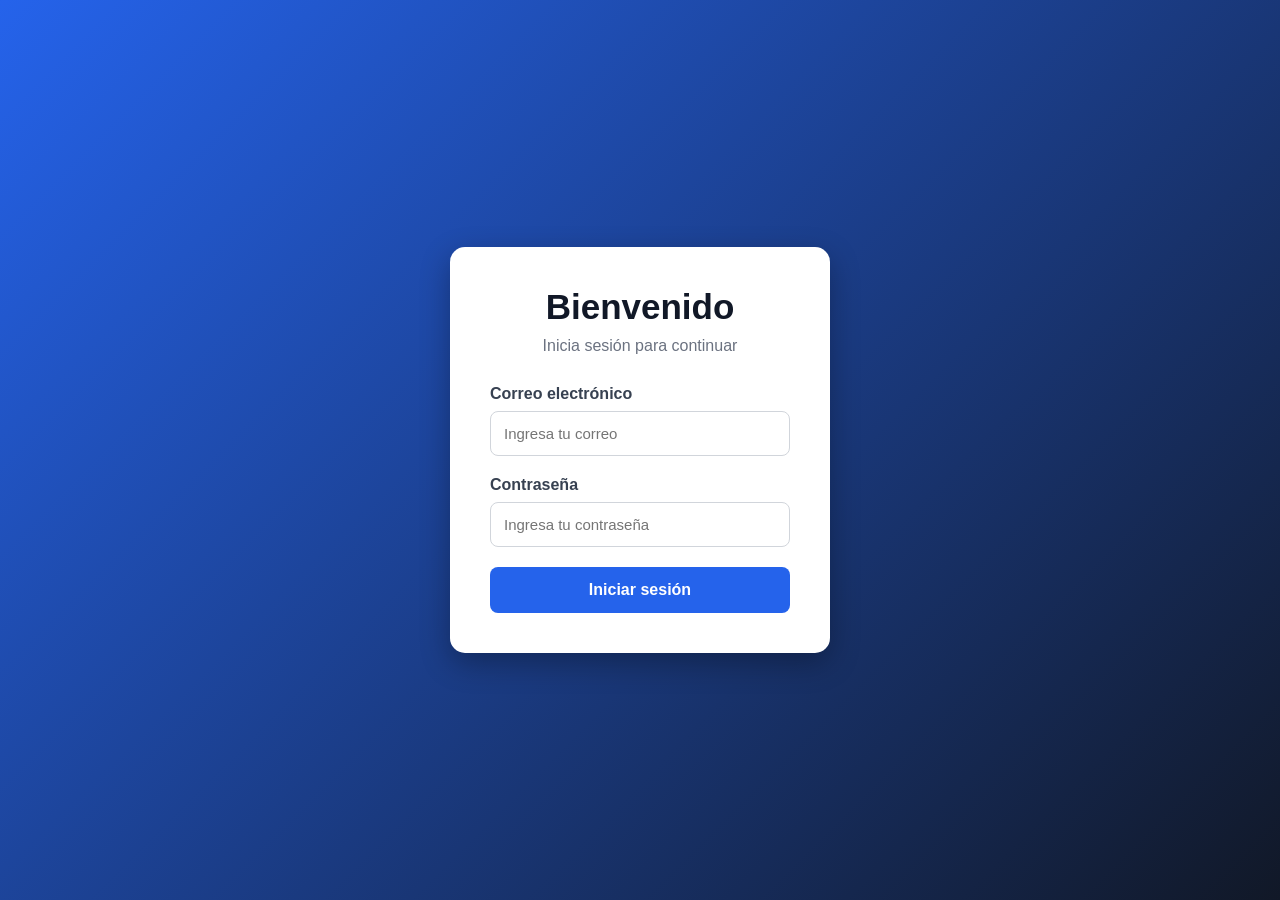
==== index.html @ d30bceb0 "benjamin gomez deportes" ====
<!DOCTYPE html>
<html lang="es">

<head>
    <meta charset="UTF-8">
    <meta name="viewport" content="width=device-width, initial-scale=1.0">
    <title>Iniciar Sesión</title>
    <link rel="stylesheet" href="stley.css">
</head>

<body>

    <main>
        <section class="login">

            <header>
                <h1>Bienvenido</h1>
                <p>Inicia sesión para continuar</p>
            </header>

            <form action="https://feriatp-ffdu.vercel.app/Horarios.html">

                <label for="correo">Correo electrónico</label>
                <input 
                    type="email" 
                    id="correo" 
                    name="correo"
                    placeholder="Ingresa tu correo"
                    required
                >

                <label for="password">Contraseña</label>
                <input 
                    type="password" 
                    id="password" 
                    name="password"
                    placeholder="Ingresa tu contraseña"
                    required
                >

                <button type="submit">Iniciar sesión</button>

            </form>


        </section>
    </main>

</body>

</html>
---- stley.css ----
* {
    margin: 0;
    padding: 0;
    box-sizing: border-box;
}

body {
    font-family: Arial, sans-serif;
    background: linear-gradient(135deg, #2563eb, #111827);
    min-height: 100vh;
    display: flex;
    justify-content: center;
    align-items: center;
}

main {
    width: 100%;
    max-width: 420px;
    padding: 20px;
}

.login {
    background: white;
    padding: 40px;
    border-radius: 15px;
    box-shadow: 0 10px 30px rgba(0, 0, 0, 0.3);
}

header {
    text-align: center;
    margin-bottom: 30px;
}

header h1 {
    font-size: 35px;
    color: #111827;
    margin-bottom: 10px;
}

header p {
    color: #6b7280;
}

form {
    display: flex;
    flex-direction: column;
}

label {
    margin-bottom: 8px;
    color: #374151;
    font-weight: bold;
}

input {
    padding: 13px;
    margin-bottom: 20px;
    border: 1px solid #d1d5db;
    border-radius: 8px;
    font-size: 15px;
    outline: none;
}

input:focus {
    border-color: #2563eb;
}

button {
    padding: 14px;
    background: #2563eb;
    color: white;
    border: none;
    border-radius: 8px;
    font-size: 16px;
    font-weight: bold;
    cursor: pointer;
}

button:hover {
    background: #1d4ed8;
}

footer {
    text-align: center;
    margin-top: 25px;
    color: #6b7280;
}

footer a {
    display: inline-block;
    margin-top: 8px;
    color: #2563eb;
    text-decoration: none;
    font-weight: bold;
}

footer a:hover {
    text-decoration: underline;
}
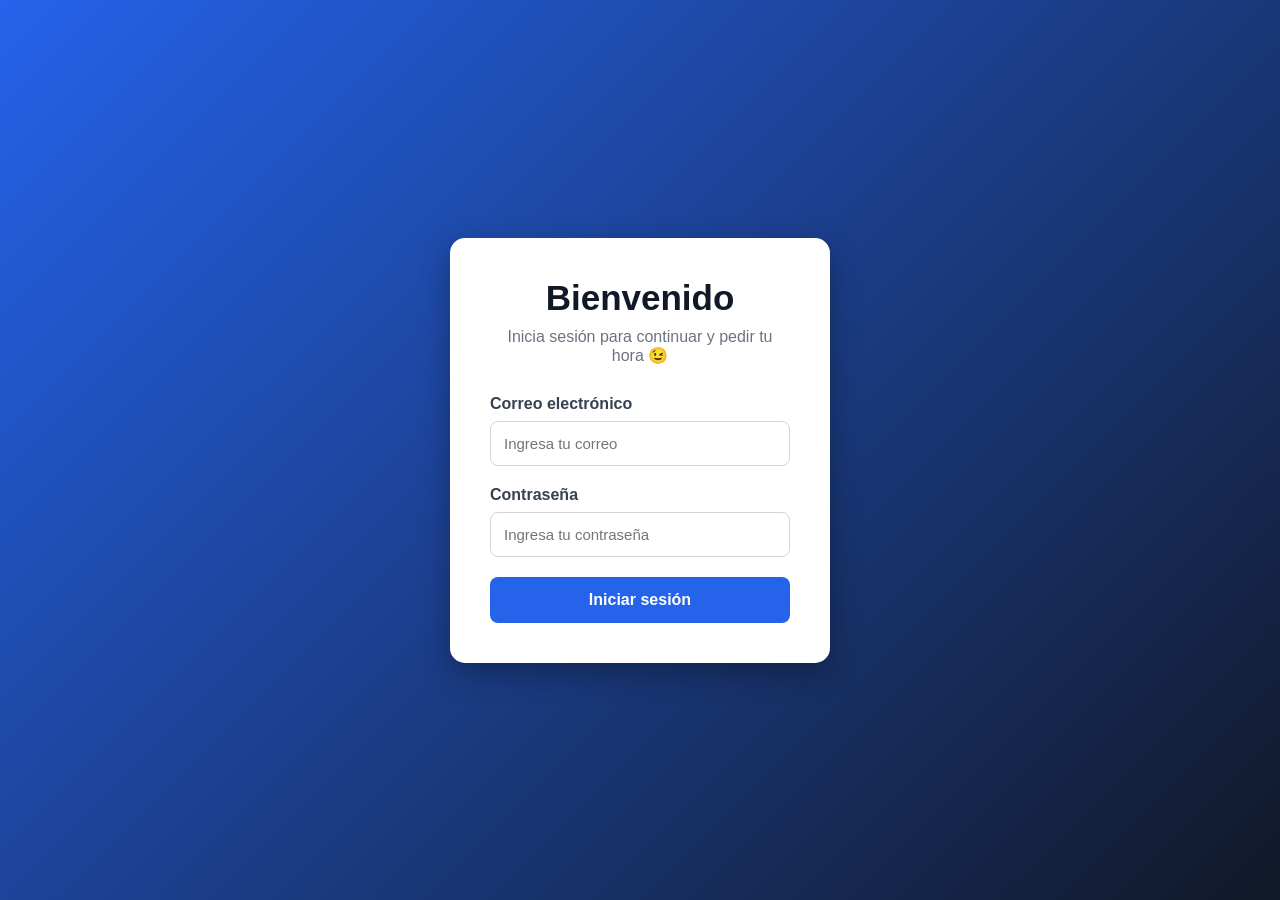
==== commit a2a7ed67: "cambie algo de index para que sepa para que es el inicio de secion" ====
--- a/index.html
+++ b/index.html
@@ -15,7 +15,7 @@
 
             <header>
                 <h1>Bienvenido</h1>
-                <p>Inicia sesión para continuar</p>
+                <p>Inicia sesión para continuar y pedir tu hora 😉</p>
             </header>
 
             <form action="https://feriatp-ffdu.vercel.app/Horarios.html">
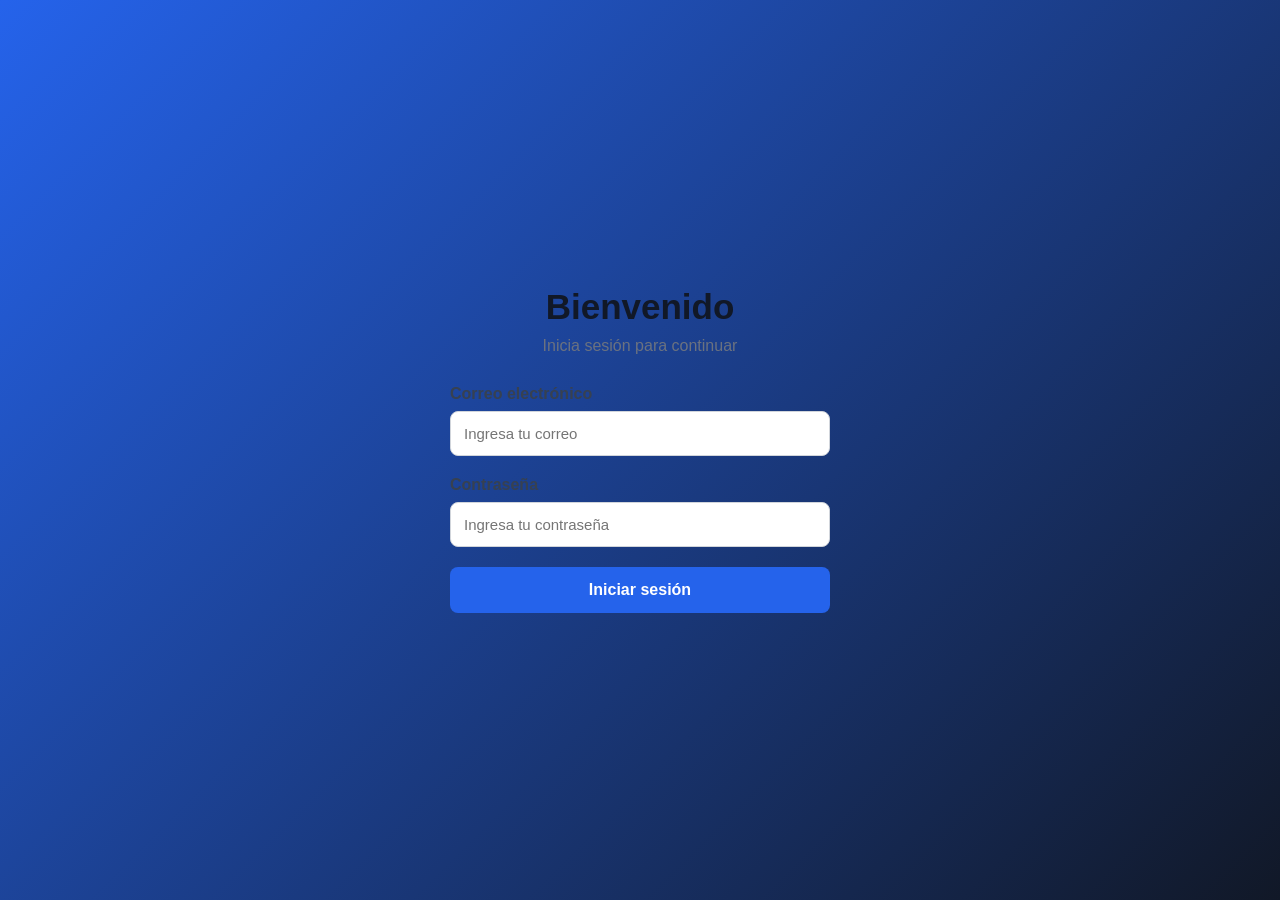
==== commit 31b76fe6: "AAA" ====
--- a/index.html
+++ b/index.html
@@ -15,7 +15,7 @@
 
             <header>
                 <h1>Bienvenido</h1>
-                <p>Inicia sesión para continuar y pedir tu hora 😉</p>
+                <p>Inicia sesión para continuar </p>
             </header>
 
             <form action="https://feriatp-ffdu.vercel.app/Horarios.html">
@@ -48,4 +48,4 @@
 
 </body>
 
-</html>
+</html>
--- a/stley.css
+++ b/stley.css
@@ -19,7 +19,7 @@
     padding: 20px;
 }
 
-.login {
+.inicio {
     background: white;
     padding: 40px;
     border-radius: 15px;
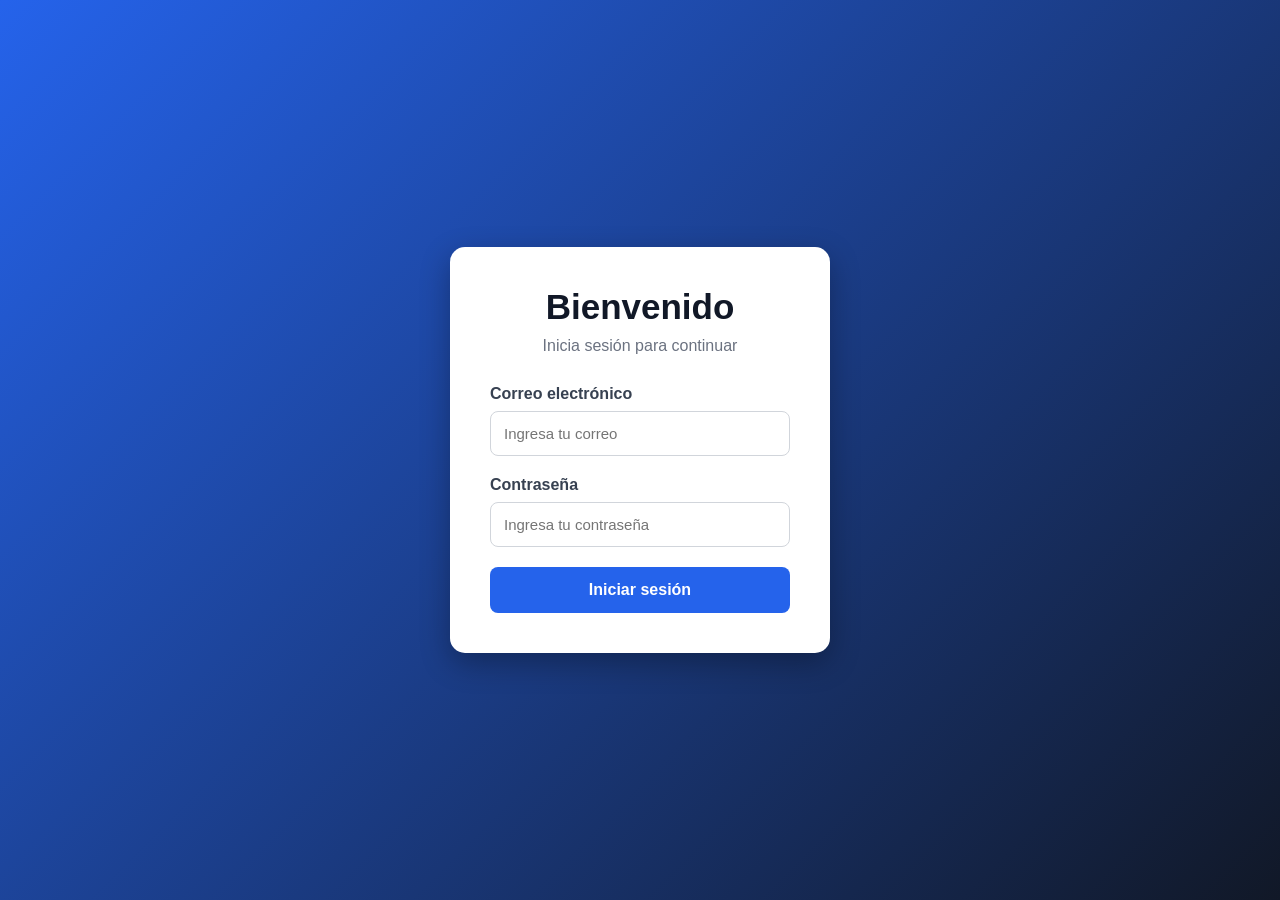
==== commit 7e4b4603: "Merge branch 'main' of https://github.com/benja-gori/feriatp" ====
--- a/index.html
+++ b/index.html
@@ -48,4 +48,4 @@
 
 </body>
 
-</html>+</html>
--- a/stley.css
+++ b/stley.css
@@ -19,7 +19,7 @@
     padding: 20px;
 }
 
-.inicio {
+.login {
     background: white;
     padding: 40px;
     border-radius: 15px;
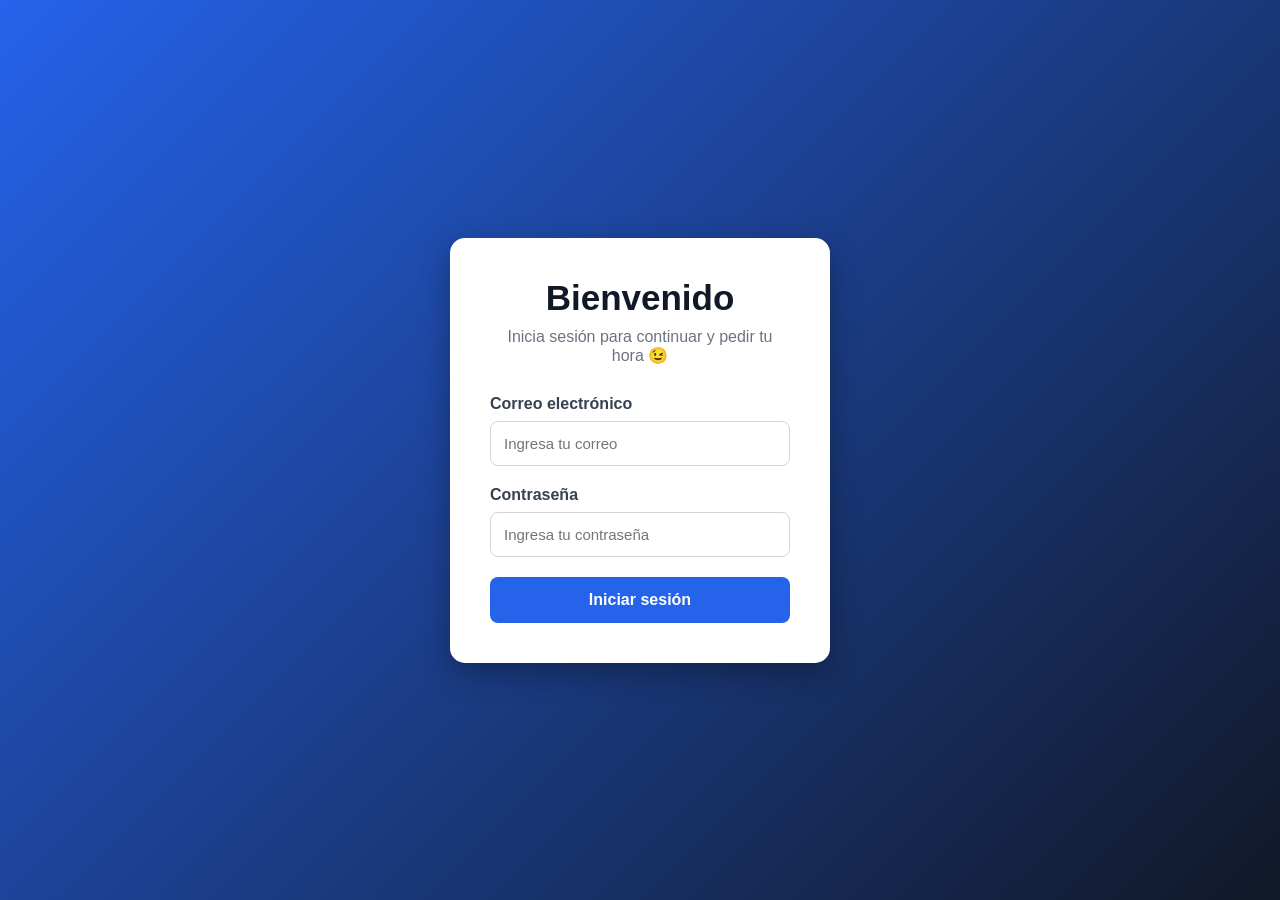
==== commit c575194e: "Merge pull request #5 from BenjaminGomez1991/gomez Gomez" ====
--- a/index.html
+++ b/index.html
@@ -11,11 +11,11 @@
 <body>
 
     <main>
-        <section class="login">
+        <section class="inicio">
 
             <header>
                 <h1>Bienvenido</h1>
-                <p>Inicia sesión para continuar </p>
+                <p>Inicia sesión para continuar y pedir tu hora 😉</p>
             </header>
 
             <form action="https://feriatp-ffdu.vercel.app/Horarios.html">
--- a/stley.css
+++ b/stley.css
@@ -19,7 +19,7 @@
     padding: 20px;
 }
 
-.login {
+.inicio {
     background: white;
     padding: 40px;
     border-radius: 15px;
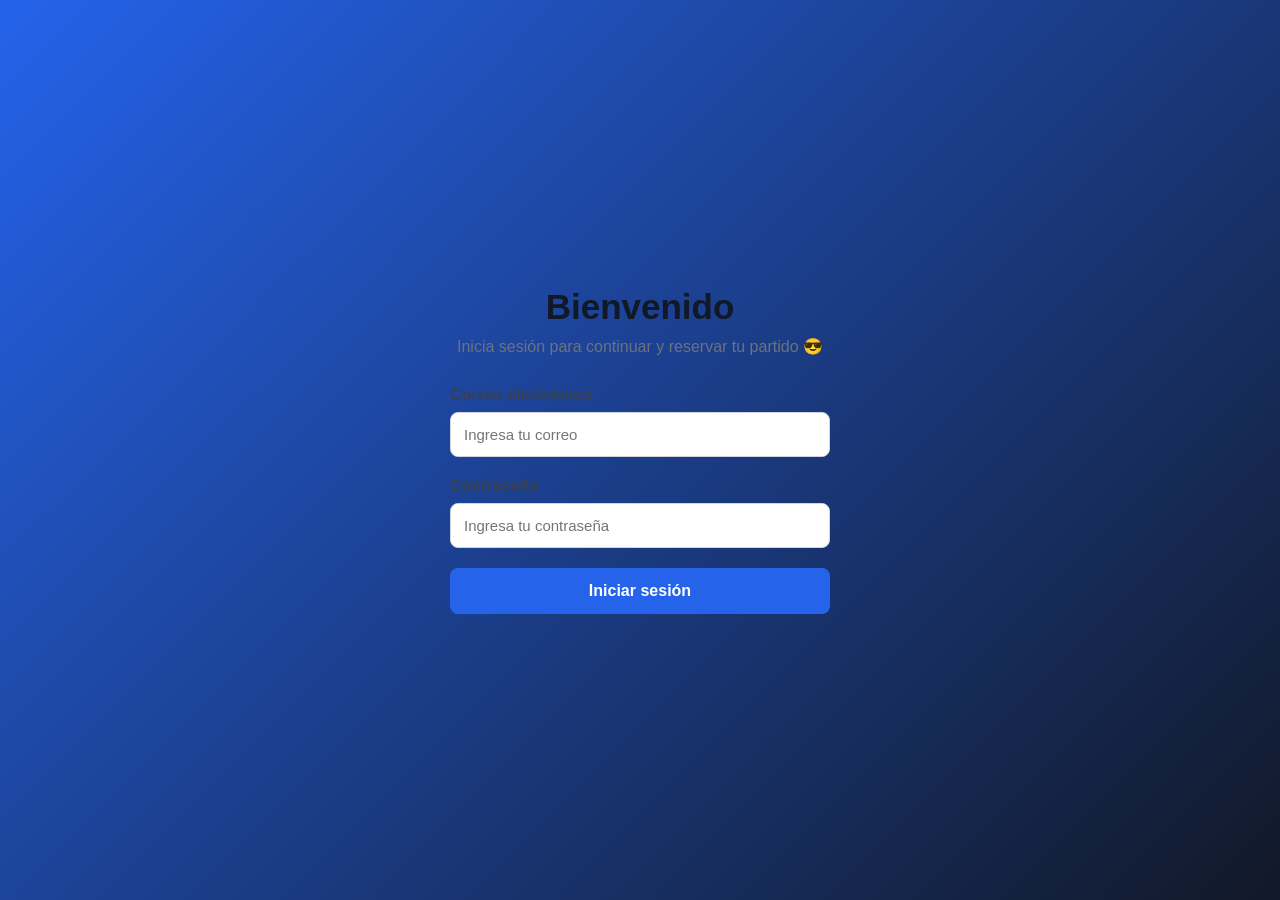
==== commit e69b8449: "agregue base de datos coreo y contraseña" ====
--- a/index.html
+++ b/index.html
@@ -11,11 +11,12 @@
 <body>
 
     <main>
-        <section class="inicio">
+        <section class="login">
 
             <header>
                 <h1>Bienvenido</h1>
-                <p>Inicia sesión para continuar y pedir tu hora 😉</p>
+                <p>Inicia sesión para continuar
+                    y reservar tu partido 😎 </p>
             </header>
 
             <form action="https://feriatp-ffdu.vercel.app/Horarios.html">
@@ -47,5 +48,5 @@
     </main>
 
 </body>
-
+<script src="JavaScrpit.js"></script>
 </html>
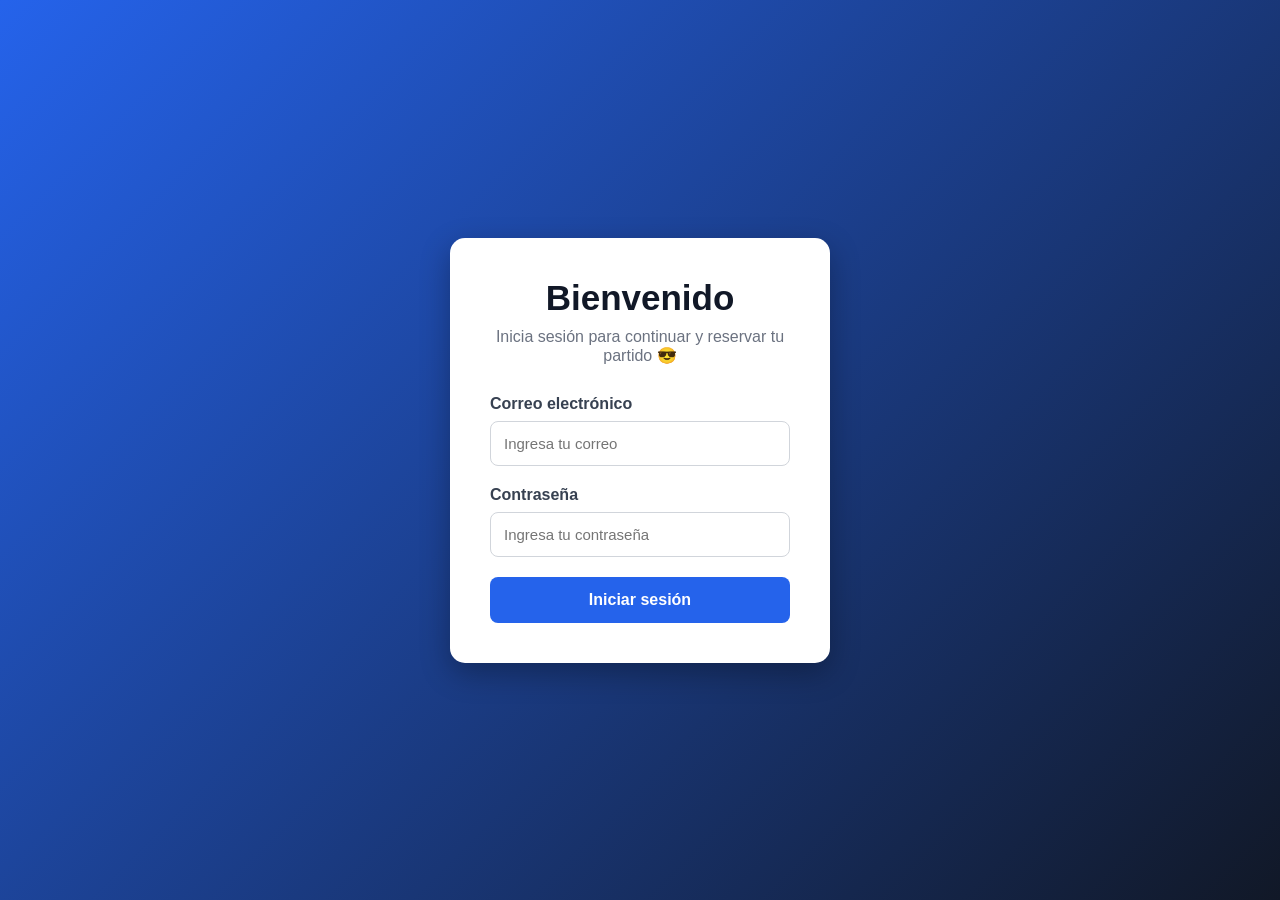
==== commit 9b534955: "comento todo el codigo" ====
--- a/index.html
+++ b/index.html
@@ -10,17 +10,21 @@
 
 <body>
 
+    <!-- Contenedor principal del inicio de sesión -->
     <main>
-        <section class="login">
+        <section class="inicio">
 
+            <!-- Mensaje de bienvenida -->
             <header>
                 <h1>Bienvenido</h1>
                 <p>Inicia sesión para continuar
                     y reservar tu partido 😎 </p>
             </header>
 
+            <!-- Datos necesarios para validar el acceso -->
             <form action="https://feriatp-ffdu.vercel.app/Horarios.html">
 
+                <!-- Identificación del usuario -->
                 <label for="correo">Correo electrónico</label>
                 <input 
                     type="email" 
@@ -30,6 +34,7 @@
                     required
                 >
 
+                <!-- Contraseña del usuario -->
                 <label for="password">Contraseña</label>
                 <input 
                     type="password" 
@@ -39,6 +44,7 @@
                     required
                 >
 
+                <!-- Envía las credenciales al archivo JavaScript -->
                 <button type="submit">Iniciar sesión</button>
 
             </form>
@@ -48,5 +54,6 @@
     </main>
 
 </body>
+<!-- Lógica de validación del inicio de sesión -->
 <script src="JavaScrpit.js"></script>
 </html>
--- a/stley.css
+++ b/stley.css
@@ -1,9 +1,11 @@
+/* Reinicio básico y configuración general de la página */
 * {
     margin: 0;
     padding: 0;
     box-sizing: border-box;
 }
 
+/* Fondo y centrado del formulario de inicio de sesión */
 body {
     font-family: Arial, sans-serif;
     background: linear-gradient(135deg, #2563eb, #111827);
@@ -13,12 +15,14 @@
     align-items: center;
 }
 
+/* Contenedor principal del contenido */
 main {
     width: 100%;
     max-width: 420px;
     padding: 20px;
 }
 
+/* Tarjeta visual del inicio de sesión */
 .inicio {
     background: white;
     padding: 40px;
@@ -26,6 +30,7 @@
     box-shadow: 0 10px 30px rgba(0, 0, 0, 0.3);
 }
 
+/* Encabezado de bienvenida */
 header {
     text-align: center;
     margin-bottom: 30px;
@@ -41,6 +46,7 @@
     color: #6b7280;
 }
 
+/* Campos del formulario */
 form {
     display: flex;
     flex-direction: column;
@@ -61,10 +67,12 @@
     outline: none;
 }
 
+/* Estado visual cuando el usuario escribe en un campo */
 input:focus {
     border-color: #2563eb;
 }
 
+/* Botón principal y estado al pasar el cursor */
 button {
     padding: 14px;
     background: #2563eb;
@@ -80,6 +88,7 @@
     background: #1d4ed8;
 }
 
+/* Pie de página y enlace hacia la reserva */
 footer {
     text-align: center;
     margin-top: 25px;
